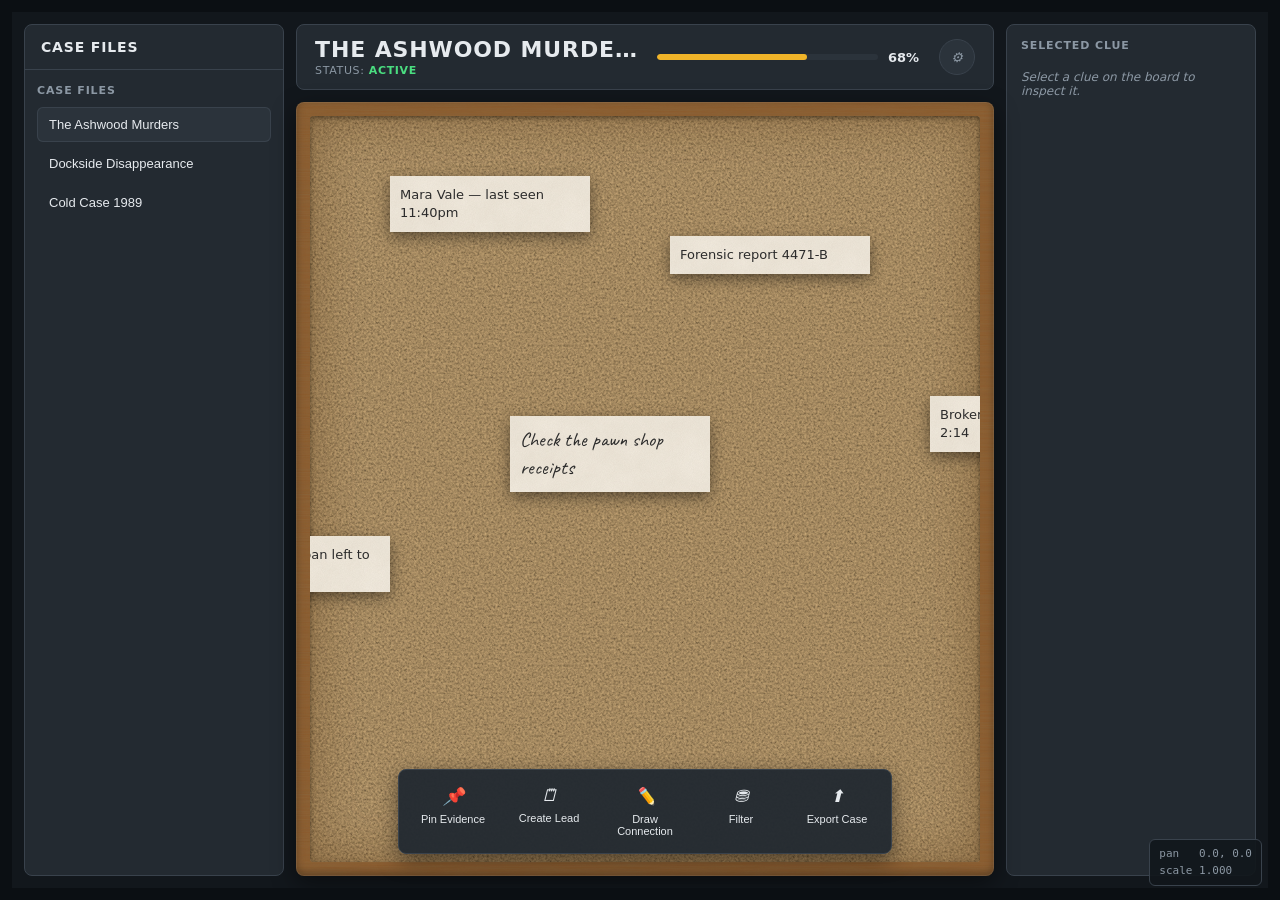
==== tools/preview/board.html @ f7300483 "Milestone 2: corkboard styling and pan/zoom engine BoardView applies a single CSS transform to the w" ====
<!doctype html>
<html lang="en">
<head>
  <meta charset="utf-8">
  <title>Investigation Board — board workbench</title>
  <link rel="stylesheet" href="/styles/fonts.css">
  <link rel="stylesheet" href="/styles/investigation-board.css">
  <style>
    /* Stand-ins for the Foundry window chrome the app normally renders inside. */
    html, body { height: 100%; margin: 0; background: #0b0f13; }
    body { display: grid; grid-template-rows: 1fr; padding: 12px; box-sizing: border-box; }
    .investigation-board-app { display: flex; flex-direction: column; min-height: 0; }
    .window-content { flex: 1; min-height: 0; }
    .probe {
      position: fixed; right: 18px; bottom: 14px; z-index: 10;
      font: 11px/1.5 ui-monospace, monospace; color: #8c98a4;
      background: rgb(18 23 28 / 92%); border: 1px solid #39424c;
      border-radius: 6px; padding: 6px 9px; white-space: pre;
    }
    /* Placeholder cards so panning and zooming are observable before #11 lands. */
    .stub {
      position: absolute; width: 180px; padding: 10px;
      background-color: #f3ece0; background-image: url("/assets/textures/paper.svg");
      background-size: 256px; color: #2b2b2b; font: 13px/1.4 system-ui, sans-serif;
      box-shadow: 0 5px 14px rgb(0 0 0 / 45%);
    }
    .stub.note { font-family: "Caveat", cursive; font-size: 20px; background-color: #f5e79e; }
  </style>
</head>
<body>
  <div class="investigation-board-app investigation-board">
    <section class="window-content investigation-board-content">

      <aside class="ib-sidebar" data-application-part="sidebar">
        <header class="ib-sidebar-header">
          <span class="ib-sidebar-title">Case Files</span>
        </header>
        <section class="ib-case-list">
          <h3 class="ib-case-list-label">Case Files</h3>
          <button type="button" class="ib-case-row active">The Ashwood Murders</button>
          <button type="button" class="ib-case-row">Dockside Disappearance</button>
          <button type="button" class="ib-case-row">Cold Case 1989</button>
        </section>
      </aside>

      <header class="ib-header" data-application-part="header">
        <div class="ib-header-titles">
          <h1 class="ib-case-title">The Ashwood Murders</h1>
          <p class="ib-case-status">Status: <span class="ib-status-value" data-status="active">Active</span></p>
        </div>
        <div class="ib-progress">
          <div class="ib-progress-track"><div class="ib-progress-fill" style="width:68%"></div></div>
          <span class="ib-progress-value">68%</span>
        </div>
        <button type="button" class="ib-icon-button"><i class="fa-solid fa-gear">⚙</i></button>
      </header>

      <section class="ib-board-frame" data-application-part="board">
        <div class="ib-board-viewport">
          <div class="ib-board-world">
            <svg class="ib-string-layer" xmlns="http://www.w3.org/2000/svg"></svg>
            <div class="ib-clue-layer">
              <div class="stub" style="left:80px;  top:60px;">Mara Vale — last seen 11:40pm</div>
              <div class="stub" style="left:360px; top:120px;">Forensic report 4471-B</div>
              <div class="stub note" style="left:200px; top:300px;">Check the pawn shop receipts</div>
              <div class="stub" style="left:620px; top:280px;">Broken watch, stopped 2:14</div>
              <div class="stub" style="left:-120px; top:420px;">Off-origin card (pan left to find)</div>
            </div>
          </div>
        </div>
      </section>

      <nav class="ib-toolbar" data-application-part="toolbar">
        <button type="button" class="ib-tool"><i>📌</i><span>Pin Evidence</span></button>
        <button type="button" class="ib-tool"><i>🗒</i><span>Create Lead</span></button>
        <button type="button" class="ib-tool"><i>✏️</i><span>Draw Connection</span></button>
        <button type="button" class="ib-tool"><i>⛃</i><span>Filter</span></button>
        <button type="button" class="ib-tool"><i>⬆</i><span>Export Case</span></button>
      </nav>

      <aside class="ib-inspector" data-application-part="inspector">
        <h2 class="ib-panel-label">Selected Clue</h2>
        <div class="ib-inspector-body"><p class="ib-empty">Select a clue on the board to inspect it.</p></div>
      </aside>

    </section>
  </div>

  <div class="probe" id="probe">view</div>

  <script type="module">
    import BoardView from "/scripts/board/board-view.mjs";
    import {runBoardViewTests} from "/tools/preview/board-view.spec.mjs";

    const viewport = document.querySelector(".ib-board-viewport");
    const world = document.querySelector(".ib-board-world");
    const probe = document.getElementById("probe");

    const view = new BoardView(viewport, world).attach();
    // Exposed so the driving harness can assert against the live view.
    window.boardView = view;

    const render = t => {
      probe.textContent =
        `pan   ${t.x.toFixed(1)}, ${t.y.toFixed(1)}\nscale ${t.scale.toFixed(3)}`;
    };
    view.onChange(render);
    render(view.transform);

    // Run from the console, or from an automated driver, to check the view's maths.
    window.runBoardViewTests = () => {
      const out = runBoardViewTests(view, viewport);
      window.__boardViewResults = out;
      return out;
    };
  </script>
</body>
</html>
---- styles/fonts.css ----
/* =========================================================================
   Fonts bundled with Investigation Board.
   Caveat and Courier Prime, both SIL Open Font License 1.1 — see CREDITS.md.
   Generated from the Google Fonts CSS; latin and latin-ext subsets only.
   ========================================================================= */

@font-face {
  font-family: "Caveat";
  font-style: normal;
  font-weight: 400;
  font-display: swap;
  src: url("../assets/fonts/caveat-latin-ext.woff2") format("woff2");
  unicode-range: U+0100-02BA, U+02BD-02C5, U+02C7-02CC, U+02CE-02D7, U+02DD-02FF, U+0304, U+0308, U+0329, U+1D00-1DBF, U+1E00-1E9F, U+1EF2-1EFF, U+2020, U+20A0-20AB, U+20AD-20C0, U+2113, U+2C60-2C7F, U+A720-A7FF;
}

@font-face {
  font-family: "Caveat";
  font-style: normal;
  font-weight: 400;
  font-display: swap;
  src: url("../assets/fonts/caveat-latin.woff2") format("woff2");
  unicode-range: U+0000-00FF, U+0131, U+0152-0153, U+02BB-02BC, U+02C6, U+02DA, U+02DC, U+0304, U+0308, U+0329, U+2000-206F, U+20AC, U+2122, U+2191, U+2193, U+2212, U+2215, U+FEFF, U+FFFD;
}

@font-face {
  font-family: "Caveat";
  font-style: normal;
  font-weight: 700;
  font-display: swap;
  src: url("../assets/fonts/caveat-latin-ext.woff2") format("woff2");
  unicode-range: U+0100-02BA, U+02BD-02C5, U+02C7-02CC, U+02CE-02D7, U+02DD-02FF, U+0304, U+0308, U+0329, U+1D00-1DBF, U+1E00-1E9F, U+1EF2-1EFF, U+2020, U+20A0-20AB, U+20AD-20C0, U+2113, U+2C60-2C7F, U+A720-A7FF;
}

@font-face {
  font-family: "Caveat";
  font-style: normal;
  font-weight: 700;
  font-display: swap;
  src: url("../assets/fonts/caveat-latin.woff2") format("woff2");
  unicode-range: U+0000-00FF, U+0131, U+0152-0153, U+02BB-02BC, U+02C6, U+02DA, U+02DC, U+0304, U+0308, U+0329, U+2000-206F, U+20AC, U+2122, U+2191, U+2193, U+2212, U+2215, U+FEFF, U+FFFD;
}

@font-face {
  font-family: "Courier Prime";
  font-style: italic;
  font-weight: 400;
  font-display: swap;
  src: url("../assets/fonts/courier-prime-400-italic-latin-ext.woff2") format("woff2");
  unicode-range: U+0100-02BA, U+02BD-02C5, U+02C7-02CC, U+02CE-02D7, U+02DD-02FF, U+0304, U+0308, U+0329, U+1D00-1DBF, U+1E00-1E9F, U+1EF2-1EFF, U+2020, U+20A0-20AB, U+20AD-20C0, U+2113, U+2C60-2C7F, U+A720-A7FF;
}

@font-face {
  font-family: "Courier Prime";
  font-style: italic;
  font-weight: 400;
  font-display: swap;
  src: url("../assets/fonts/courier-prime-400-italic-latin.woff2") format("woff2");
  unicode-range: U+0000-00FF, U+0131, U+0152-0153, U+02BB-02BC, U+02C6, U+02DA, U+02DC, U+0304, U+0308, U+0329, U+2000-206F, U+20AC, U+2122, U+2191, U+2193, U+2212, U+2215, U+FEFF, U+FFFD;
}

@font-face {
  font-family: "Courier Prime";
  font-style: normal;
  font-weight: 400;
  font-display: swap;
  src: url("../assets/fonts/courier-prime-400-latin-ext.woff2") format("woff2");
  unicode-range: U+0100-02BA, U+02BD-02C5, U+02C7-02CC, U+02CE-02D7, U+02DD-02FF, U+0304, U+0308, U+0329, U+1D00-1DBF, U+1E00-1E9F, U+1EF2-1EFF, U+2020, U+20A0-20AB, U+20AD-20C0, U+2113, U+2C60-2C7F, U+A720-A7FF;
}

@font-face {
  font-family: "Courier Prime";
  font-style: normal;
  font-weight: 400;
  font-display: swap;
  src: url("../assets/fonts/courier-prime-400-latin.woff2") format("woff2");
  unicode-range: U+0000-00FF, U+0131, U+0152-0153, U+02BB-02BC, U+02C6, U+02DA, U+02DC, U+0304, U+0308, U+0329, U+2000-206F, U+20AC, U+2122, U+2191, U+2193, U+2212, U+2215, U+FEFF, U+FFFD;
}

@font-face {
  font-family: "Courier Prime";
  font-style: normal;
  font-weight: 700;
  font-display: swap;
  src: url("../assets/fonts/courier-prime-700-latin-ext.woff2") format("woff2");
  unicode-range: U+0100-02BA, U+02BD-02C5, U+02C7-02CC, U+02CE-02D7, U+02DD-02FF, U+0304, U+0308, U+0329, U+1D00-1DBF, U+1E00-1E9F, U+1EF2-1EFF, U+2020, U+20A0-20AB, U+20AD-20C0, U+2113, U+2C60-2C7F, U+A720-A7FF;
}

@font-face {
  font-family: "Courier Prime";
  font-style: normal;
  font-weight: 700;
  font-display: swap;
  src: url("../assets/fonts/courier-prime-700-latin.woff2") format("woff2");
  unicode-range: U+0000-00FF, U+0131, U+0152-0153, U+02BB-02BC, U+02C6, U+02DA, U+02DC, U+0304, U+0308, U+0329, U+2000-206F, U+20AC, U+2122, U+2191, U+2193, U+2212, U+2215, U+FEFF, U+FFFD;
}
---- styles/investigation-board.css ----
/* =========================================================================
   Investigation Board
   Milestone 1: window chrome and layout shell.
   Corkboard textures, card templates and string styling land in milestone 2.
   ========================================================================= */

.investigation-board-app {
  --ib-bg: #12171c;
  --ib-panel: #232a31;
  --ib-panel-raised: #2b333b;
  --ib-border: #39424c;
  --ib-text: #e6eaee;
  --ib-text-muted: #8c98a4;
  --ib-accent: #f0b429;
  --ib-active: #4ade80;

  /* Corkboard placeholders — replaced by real textures in #9/#10. */
  --ib-frame: #6b4423;
  --ib-frame-light: #8b5a2b;
  --ib-cork: #c89a5b;
  --ib-cork-dark: #a87d45;

  --ib-radius: 8px;
  --ib-gap: 12px;
}

/* --- Window chrome ------------------------------------------------------- */

.investigation-board-app .window-content.investigation-board-content {
  padding: var(--ib-gap);
  background: var(--ib-bg);
  color: var(--ib-text);
  font-family: var(--font-sans, system-ui, sans-serif);
  overflow: hidden;

  /* The board and toolbar share the "board" cell so the toolbar floats over the cork. */
  display: grid;
  grid-template-areas:
    "sidebar header inspector"
    "sidebar board  inspector";
  grid-template-columns: 260px minmax(320px, 1fr) 250px;
  grid-template-rows: auto minmax(0, 1fr);
  gap: var(--ib-gap);
}

/* The three-column layout needs room; below this the panels start eating the board. */
.investigation-board-app {
  min-width: 980px;
  min-height: 560px;
}

.investigation-board-app.maximized {
  border-radius: 0;
}

/* --- Shared panel styling ------------------------------------------------ */

.investigation-board-app .ib-sidebar,
.investigation-board-app .ib-header,
.investigation-board-app .ib-inspector {
  background: var(--ib-panel);
  border: 1px solid var(--ib-border);
  border-radius: var(--ib-radius);
}

.investigation-board-app .ib-panel-label,
.investigation-board-app .ib-case-list-label {
  margin: 0 0 10px;
  font-size: 11px;
  font-weight: 600;
  letter-spacing: 0.08em;
  text-transform: uppercase;
  color: var(--ib-text-muted);
  border: none;
}

.investigation-board-app .ib-empty {
  margin: 0;
  padding: 8px 0;
  font-size: 12px;
  font-style: italic;
  color: var(--ib-text-muted);
}

/* --- Sidebar ------------------------------------------------------------- */

.investigation-board-app [data-application-part="sidebar"] {
  grid-area: sidebar;
  display: flex;
  flex-direction: column;
  min-height: 0;
  overflow: hidden;
}

.investigation-board-app .ib-sidebar-header {
  display: flex;
  align-items: center;
  gap: 8px;
  padding: 14px 16px;
  border-bottom: 1px solid var(--ib-border);
  font-size: 14px;
  font-weight: 600;
  letter-spacing: 0.06em;
  text-transform: uppercase;
}

.investigation-board-app .ib-sidebar-caret {
  margin-left: auto;
  color: var(--ib-text-muted);
}

.investigation-board-app .ib-case-list {
  flex: 1;
  min-height: 0;
  overflow-y: auto;
  padding: 14px 12px;
}

.investigation-board-app .ib-case-row {
  display: block;
  width: 100%;
  padding: 10px 12px;
  margin-bottom: 4px;
  border: none;
  border-radius: 6px;
  background: transparent;
  color: var(--ib-text);
  font-size: 13px;
  text-align: left;
  cursor: pointer;
}

.investigation-board-app .ib-case-row:hover {
  background: var(--ib-panel-raised);
}

.investigation-board-app .ib-case-row.active {
  background: var(--ib-panel-raised);
  box-shadow: inset 0 0 0 1px var(--ib-border);
}

/* --- Header -------------------------------------------------------------- */

.investigation-board-app [data-application-part="header"] {
  grid-area: header;
  display: flex;
  align-items: center;
  gap: 20px;
  padding: 12px 18px;
}

/* The case name keeps its room as the window narrows; the progress bar gives way first. */
.investigation-board-app .ib-header-titles {
  min-width: 0;
  flex: 1 1 auto;
}

.investigation-board-app .ib-case-title {
  margin: 0;
  border: none;
  font-size: 22px;
  font-weight: 700;
  letter-spacing: 0.04em;
  text-transform: uppercase;
  color: var(--ib-text);
  white-space: nowrap;
  overflow: hidden;
  text-overflow: ellipsis;
}

.investigation-board-app .ib-case-status {
  margin: 2px 0 0;
  font-size: 11px;
  letter-spacing: 0.06em;
  text-transform: uppercase;
  color: var(--ib-text-muted);
}

.investigation-board-app .ib-status-value[data-status="active"] {
  color: var(--ib-active);
  font-weight: 600;
}

.investigation-board-app .ib-progress {
  display: flex;
  align-items: center;
  gap: 10px;
  margin-left: auto;
  flex: 0 1 auto;
  min-width: 0;
}

.investigation-board-app .ib-progress-track {
  width: clamp(90px, 18vw, 240px);
  height: 6px;
  border-radius: 3px;
  background: var(--ib-panel-raised);
  overflow: hidden;
}

.investigation-board-app .ib-progress-fill {
  height: 100%;
  border-radius: 3px;
  background: var(--ib-accent);
  transition: width 150ms ease;
}

.investigation-board-app .ib-progress-value {
  font-size: 13px;
  font-weight: 600;
  color: var(--ib-text);
}

.investigation-board-app .ib-icon-button {
  display: grid;
  place-items: center;
  width: 36px;
  height: 36px;
  flex: 0 0 auto;
  border: 1px solid var(--ib-border);
  border-radius: 50%;
  background: var(--ib-panel-raised);
  color: var(--ib-text-muted);
  cursor: pointer;
}

.investigation-board-app .ib-icon-button:hover {
  color: var(--ib-text);
}

/* --- Board --------------------------------------------------------------- */

.investigation-board-app [data-application-part="board"] {
  grid-area: board;
  position: relative;
  min-height: 0;
  padding: 14px;
  border-radius: var(--ib-radius);
  background-color: var(--ib-frame-light);
  background-image: url("../assets/textures/wood.svg");
  background-size: 300px;
  box-shadow:
    inset 0 0 0 1px rgb(255 255 255 / 8%),
    inset 0 -3px 8px rgb(0 0 0 / 35%),
    0 8px 24px rgb(0 0 0 / 45%);
}

.investigation-board-app .ib-board-viewport {
  position: relative;
  width: 100%;
  height: 100%;
  overflow: hidden;
  border-radius: 3px;
  background-color: var(--ib-cork);
  background-image: url("../assets/textures/cork.svg");
  background-size: 320px;
  /* Vignette so the cork recedes at the edges and cards read as lit from the front. */
  box-shadow:
    inset 0 0 50px rgb(80 45 10 / 40%),
    inset 0 2px 5px rgb(0 0 0 / 45%);
  cursor: grab;
  touch-action: none;
}

.investigation-board-app .ib-board-viewport.panning {
  cursor: grabbing;
}

/* Pannable/zoomable surface, transformed as a whole by BoardView. */
.investigation-board-app .ib-board-world {
  position: absolute;
  inset: 0;
  transform-origin: 0 0;
  will-change: transform;
}

.investigation-board-app .ib-string-layer {
  position: absolute;
  inset: 0;
  width: 100%;
  height: 100%;
  overflow: visible;
  pointer-events: none;
}

.investigation-board-app .ib-clue-layer {
  position: absolute;
  inset: 0;
}

.investigation-board-app .ib-board-placeholder {
  position: absolute;
  inset: 0;
  display: grid;
  place-content: center;
  justify-items: center;
  gap: 10px;
  color: rgb(0 0 0 / 40%);
  text-align: center;
  pointer-events: none;
}

.investigation-board-app .ib-board-placeholder i {
  font-size: 34px;
}

.investigation-board-app .ib-board-placeholder p {
  margin: 0;
  font-size: 14px;
  max-width: 28ch;
}

/* --- Toolbar ------------------------------------------------------------- */

.investigation-board-app [data-application-part="toolbar"] {
  grid-area: board;
  align-self: end;
  justify-self: center;
  z-index: 2;
  margin-bottom: 22px;

  display: flex;
  gap: 4px;
  padding: 8px;
  border: 1px solid var(--ib-border);
  border-radius: var(--ib-radius);
  background: rgb(35 42 49 / 96%);
  box-shadow: 0 6px 20px rgb(0 0 0 / 50%);
}

.investigation-board-app .ib-tool {
  display: flex;
  flex-direction: column;
  align-items: center;
  gap: 6px;
  width: 92px;
  padding: 8px 6px;
  border: none;
  border-radius: 6px;
  background: transparent;
  color: var(--ib-text);
  font-size: 11px;
  cursor: pointer;
}

.investigation-board-app .ib-tool i {
  font-size: 17px;
}

.investigation-board-app .ib-tool:hover:not(:disabled) {
  background: var(--ib-panel-raised);
}

.investigation-board-app .ib-tool:disabled {
  opacity: 0.45;
  cursor: default;
}

/* --- Inspector ----------------------------------------------------------- */

.investigation-board-app [data-application-part="inspector"] {
  grid-area: inspector;
  min-height: 0;
  overflow-y: auto;
  padding: 14px;
}
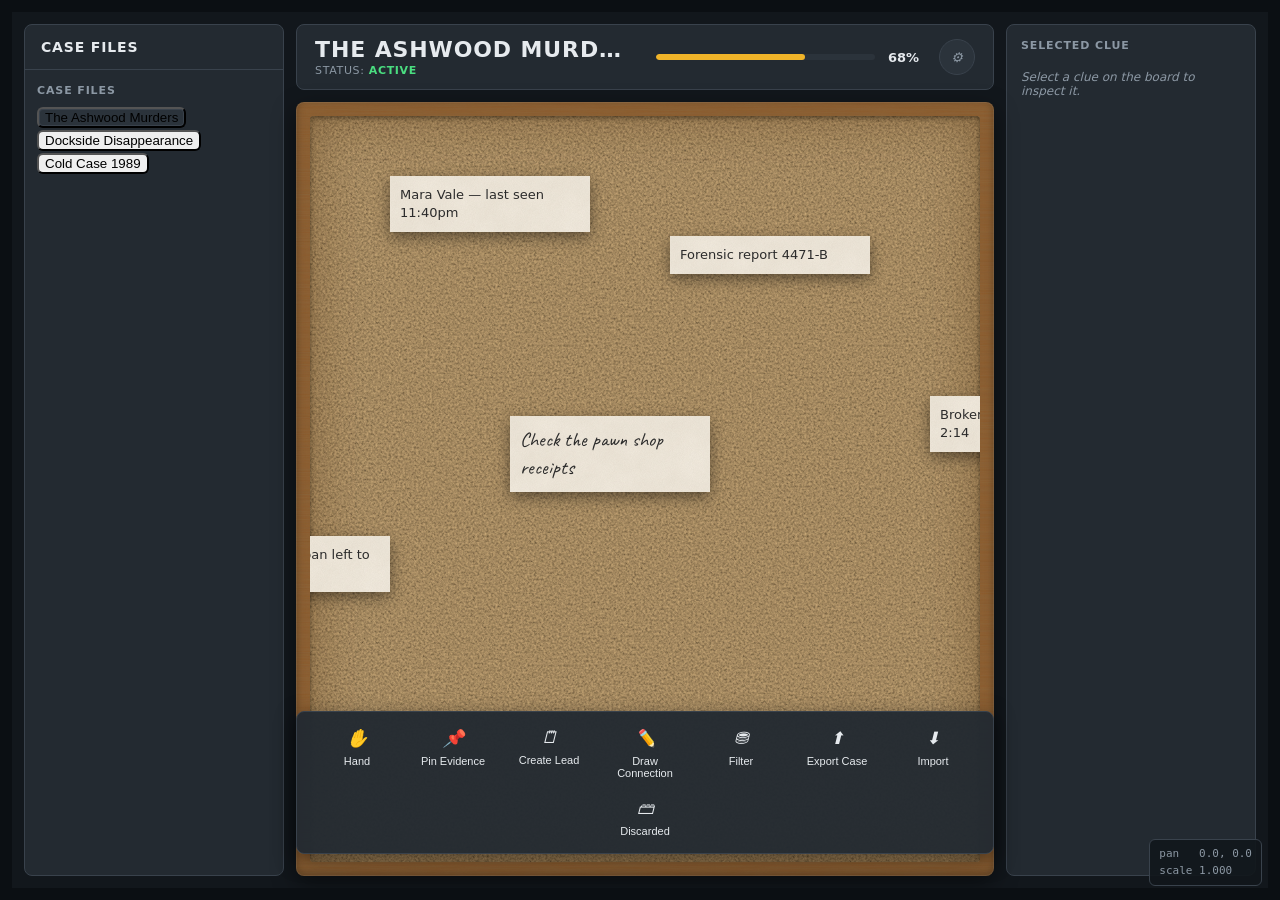
==== commit 0be26b60: "Put the tools down again with a Hand in the toolbar The linking tool stays on between links by desig" ====
--- a/tools/preview/board.html
+++ b/tools/preview/board.html
@@ -71,11 +71,14 @@
       </section>
 
       <nav class="ib-toolbar" data-application-part="toolbar">
+        <button type="button" class="ib-tool active"><i>✋</i><span>Hand</span></button>
         <button type="button" class="ib-tool"><i>📌</i><span>Pin Evidence</span></button>
         <button type="button" class="ib-tool"><i>🗒</i><span>Create Lead</span></button>
         <button type="button" class="ib-tool"><i>✏️</i><span>Draw Connection</span></button>
         <button type="button" class="ib-tool"><i>⛃</i><span>Filter</span></button>
         <button type="button" class="ib-tool"><i>⬆</i><span>Export Case</span></button>
+        <button type="button" class="ib-tool"><i>⬇</i><span>Import</span></button>
+        <button type="button" class="ib-tool"><i>🗃</i><span>Discarded</span></button>
       </nav>
 
       <aside class="ib-inspector" data-application-part="inspector">
--- a/styles/investigation-board.css
+++ b/styles/investigation-board.css
@@ -116,11 +116,51 @@
   padding: 14px 12px;
 }
 
+.investigation-board-app .ib-group-by {
+  width: auto;
+  max-width: 96px;
+  height: 22px;
+  margin-left: auto;
+  padding: 0 4px;
+  border: 1px solid var(--ib-border);
+  border-radius: 4px;
+  background: var(--ib-panel-raised);
+  color: var(--ib-text-muted);
+  font-size: 10px;
+  text-transform: none;
+  letter-spacing: 0;
+}
+
 .investigation-board-app .ib-case-row {
-  display: block;
-  width: 100%;
-  padding: 10px 12px;
-  margin-bottom: 4px;
+  display: flex;
+  align-items: center;
+  margin-bottom: 2px;
+  border-radius: 6px;
+}
+
+.investigation-board-app .ib-case-row:hover {
+  background: var(--ib-panel-raised);
+}
+
+.investigation-board-app .ib-case-row.active {
+  background: var(--ib-panel-raised);
+  box-shadow: inset 0 0 0 1px var(--ib-border);
+}
+
+/* A closed case is still listed, but should not compete with the live ones. */
+.investigation-board-app .ib-case-row.archived .ib-case-name {
+  color: var(--ib-text-muted);
+  text-decoration: line-through;
+  text-decoration-color: rgb(140 152 164 / 55%);
+}
+
+.investigation-board-app .ib-case-open {
+  display: flex;
+  align-items: center;
+  gap: 8px;
+  flex: 1;
+  min-width: 0;
+  padding: 9px 10px;
   border: none;
   border-radius: 6px;
   background: transparent;
@@ -130,13 +170,104 @@
   cursor: pointer;
 }
 
-.investigation-board-app .ib-case-row:hover {
-  background: var(--ib-panel-raised);
-}
-
-.investigation-board-app .ib-case-row.active {
-  background: var(--ib-panel-raised);
-  box-shadow: inset 0 0 0 1px var(--ib-border);
+.investigation-board-app .ib-case-name {
+  flex: 1;
+  min-width: 0;
+  white-space: nowrap;
+  overflow: hidden;
+  text-overflow: ellipsis;
+}
+
+/* Status shows as a dot, so the name keeps the width. */
+.investigation-board-app .ib-case-dot {
+  width: 7px;
+  height: 7px;
+  flex: 0 0 auto;
+  border-radius: 50%;
+  background: var(--ib-text-muted);
+}
+
+.investigation-board-app .ib-case-dot[data-status="active"] { background: var(--ib-active); }
+.investigation-board-app .ib-case-dot[data-status="hold"] { background: var(--ib-accent); }
+.investigation-board-app .ib-case-dot[data-status="cold"] { background: #6fb3d6; }
+.investigation-board-app .ib-case-dot[data-status="solved"] { background: #b39ddb; }
+
+.investigation-board-app .ib-case-tag {
+  flex: 0 0 auto;
+  max-width: 82px;
+  padding: 1px 5px;
+  border-radius: 2px;
+  background: rgb(255 255 255 / 7%);
+  color: var(--ib-text-muted);
+  font-size: 9px;
+  white-space: nowrap;
+  overflow: hidden;
+  text-overflow: ellipsis;
+}
+
+.investigation-board-app .ib-case-cog {
+  width: 24px;
+  height: 24px;
+  margin-right: 6px;
+  flex: 0 0 auto;
+  border: none;
+  border-radius: 4px;
+  background: transparent;
+  color: var(--ib-text-muted);
+  cursor: pointer;
+  opacity: 0;
+}
+
+.investigation-board-app .ib-case-row:hover .ib-case-cog,
+.investigation-board-app .ib-case-row.active .ib-case-cog {
+  opacity: 1;
+}
+
+.investigation-board-app .ib-case-cog:hover {
+  color: var(--ib-text);
+  background: rgb(255 255 255 / 8%);
+}
+
+/* Destructive controls only colour themselves on hover, so a row of them is not alarming. */
+.investigation-board-app .ib-case-cog.ib-danger:hover,
+.investigation-board-app .ib-icon-button.ib-danger:hover {
+  border-color: #8d2f2c;
+  background: #8d2f2c;
+  color: #fff;
+}
+
+/* --- Sidebar footer ------------------------------------------------------ */
+
+.investigation-board-app .ib-sidebar-footer {
+  padding: 10px 12px;
+  border-top: 1px solid var(--ib-border);
+}
+
+.investigation-board-app .ib-new-case {
+  display: flex;
+  align-items: center;
+  justify-content: center;
+  gap: 7px;
+  width: 100%;
+  padding: 8px;
+  border: 1px dashed var(--ib-border);
+  border-radius: 6px;
+  background: transparent;
+  color: var(--ib-text-muted);
+  font-size: 12px;
+  cursor: pointer;
+}
+
+.investigation-board-app .ib-new-case:hover {
+  border-style: solid;
+  border-color: var(--ib-accent);
+  color: var(--ib-text);
+}
+
+.investigation-board-app .ib-header-actions {
+  display: flex;
+  gap: 6px;
+  flex: 0 0 auto;
 }
 
 /* --- Header -------------------------------------------------------------- */
@@ -176,9 +307,23 @@
   color: var(--ib-text-muted);
 }
 
-.investigation-board-app .ib-status-value[data-status="active"] {
-  color: var(--ib-active);
+.investigation-board-app .ib-status-value {
   font-weight: 600;
+  color: var(--ib-text);
+}
+
+.investigation-board-app .ib-status-value[data-status="active"] { color: var(--ib-active); }
+.investigation-board-app .ib-status-value[data-status="hold"] { color: var(--ib-accent); }
+.investigation-board-app .ib-status-value[data-status="cold"] { color: #6fb3d6; }
+.investigation-board-app .ib-status-value[data-status="solved"] { color: #b39ddb; }
+
+.investigation-board-app .ib-case-classification {
+  margin-left: 8px;
+  padding: 1px 6px;
+  border-radius: 2px;
+  background: var(--ib-panel-raised);
+  color: var(--ib-text-muted);
+  font-size: 10px;
 }
 
 .investigation-board-app .ib-progress {
@@ -206,9 +351,47 @@
 }
 
 .investigation-board-app .ib-progress-value {
+  min-width: 34px;
   font-size: 13px;
   font-weight: 600;
-  color: var(--ib-text);
+  text-align: right;
+  color: var(--ib-text);
+}
+
+/* The owner's progress control: a real range input, styled as the same bar. */
+.investigation-board-app .ib-progress-input {
+  appearance: none;
+  width: clamp(90px, 18vw, 240px);
+  height: 6px;
+  margin: 0;
+  padding: 0;
+  border: none;
+  border-radius: 3px;
+  background: linear-gradient(
+    to right,
+    var(--ib-accent) 0 var(--ib-progress, 0%),
+    var(--ib-panel-raised) var(--ib-progress, 0%) 100%
+  );
+  cursor: pointer;
+}
+
+.investigation-board-app .ib-progress-input::-webkit-slider-thumb {
+  appearance: none;
+  width: 13px;
+  height: 13px;
+  border: 2px solid #12171c;
+  border-radius: 50%;
+  background: var(--ib-accent);
+  cursor: grab;
+}
+
+.investigation-board-app .ib-progress-input:active::-webkit-slider-thumb {
+  cursor: grabbing;
+}
+
+.investigation-board-app .ib-progress-input:focus-visible {
+  outline: 2px solid var(--ib-accent);
+  outline-offset: 3px;
 }
 
 .investigation-board-app .ib-icon-button {
@@ -266,6 +449,39 @@
   cursor: grabbing;
 }
 
+/* The board takes focus so it can be panned and zoomed from the keyboard. */
+.investigation-board-app .ib-board-viewport:focus-visible {
+  outline: 2px solid var(--ib-accent);
+  outline-offset: -2px;
+}
+
+/* Every control shows where focus is, whatever it sits on. */
+.investigation-board-app button:focus-visible,
+.investigation-board-app select:focus-visible,
+.investigation-board-app input:focus-visible,
+.investigation-board-app [tabindex]:focus-visible {
+  outline: 2px solid var(--ib-accent);
+  outline-offset: 2px;
+}
+
+/* Nothing should animate for someone who has asked it not to. */
+@media (prefers-reduced-motion: reduce) {
+  .investigation-board-app *,
+  .investigation-board-app *::before,
+  .investigation-board-app *::after {
+    transition-duration: 0.01ms !important;
+    animation-duration: 0.01ms !important;
+  }
+}
+
+/* Something from the sidebar is hovering over the cork, ready to be pinned. */
+.investigation-board-app .ib-board-viewport.drop-target {
+  box-shadow:
+    inset 0 0 0 3px var(--ib-accent),
+    inset 0 0 50px rgb(80 45 10 / 40%),
+    inset 0 2px 5px rgb(0 0 0 / 45%);
+}
+
 /* Pannable/zoomable surface, transformed as a whole by BoardView. */
 .investigation-board-app .ib-board-world {
   position: absolute;
@@ -283,9 +499,19 @@
   pointer-events: none;
 }
 
+/*
+ * The layer spans the whole board, so it must stay transparent to pointer events — otherwise it
+ * covers the strings underneath and nothing but a card could ever be clicked. The cards themselves
+ * opt back in.
+ */
 .investigation-board-app .ib-clue-layer {
   position: absolute;
   inset: 0;
+  pointer-events: none;
+}
+
+.investigation-board-app .ib-clue {
+  pointer-events: auto;
 }
 
 .investigation-board-app .ib-board-placeholder {
@@ -320,6 +546,11 @@
   margin-bottom: 22px;
 
   display: flex;
+  /* Eight tools are wider than the board column at the window's minimum size; wrapping keeps
+     the bar over the cork rather than spilling under the inspector. */
+  flex-wrap: wrap;
+  justify-content: center;
+  max-width: 100%;
   gap: 4px;
   padding: 8px;
   border: 1px solid var(--ib-border);
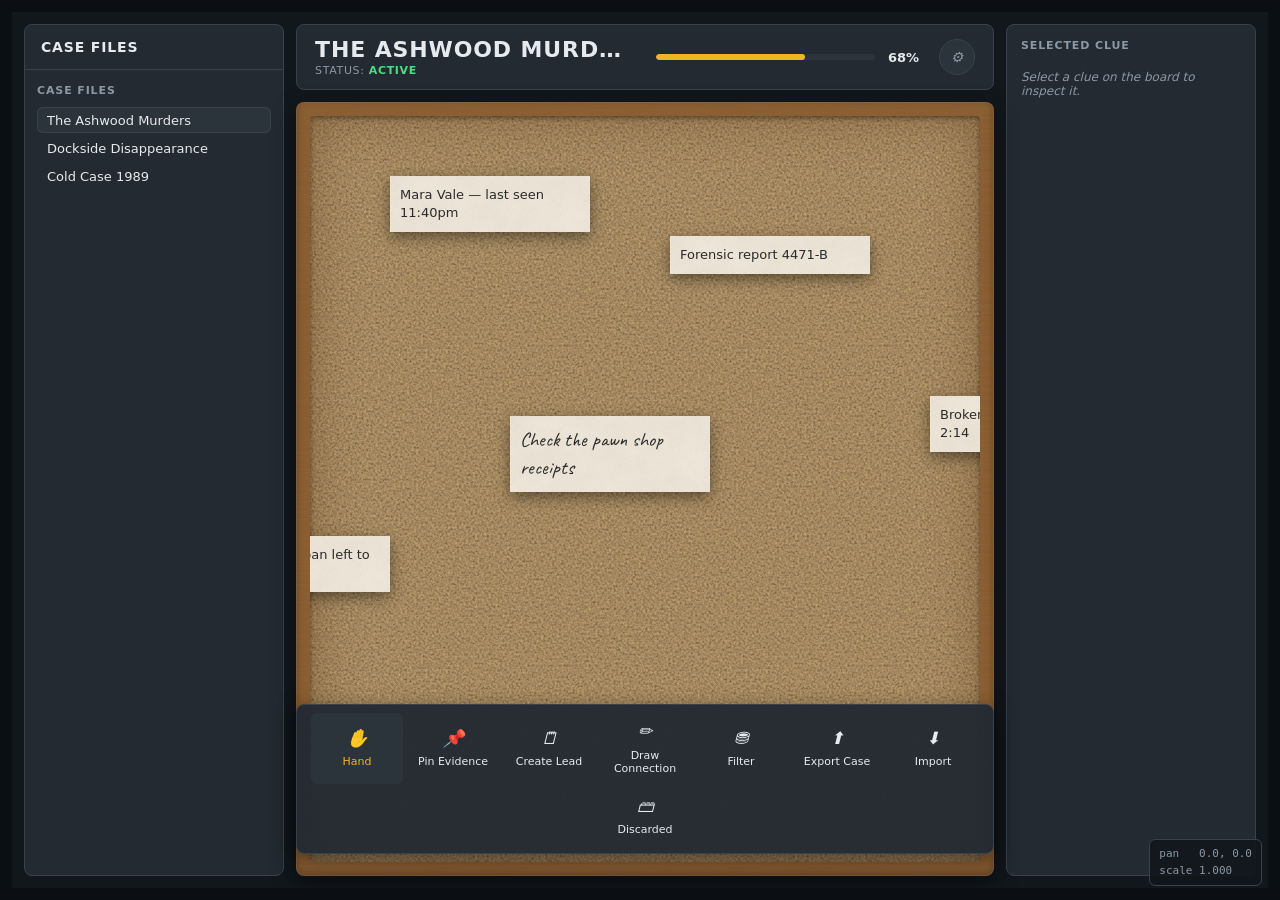
==== commit f166e195: "Give the toolbar buttons back the box they draw Foundry styles every <button> as a single-line contr" ====
--- a/tools/preview/board.html
+++ b/tools/preview/board.html
@@ -6,6 +6,20 @@
   <link rel="stylesheet" href="/styles/fonts.css">
   <link rel="stylesheet" href="/styles/investigation-board.css">
   <style>
+    /* Foundry's base rule for every <button>, copied from its own foundry2.css. The module's
+       stylesheet has to win against this, and without it here the workbench flatters the board:
+       a toolbar squashed to a sliver in the real app looked perfect in this page. Core styles
+       some buttons more specifically than this (form footers, icon buttons), so those will not
+       match Foundry exactly — this is the floor every button starts from. */
+    button {
+      display: flex; justify-content: center; align-items: center;
+      height: 2em; min-height: 2em; gap: 0.25rem; padding: 0 0.5rem;
+      border: 1px solid #1b2026; border-radius: 4px;
+      font-family: system-ui, sans-serif; font-size: 14px; line-height: normal;
+      cursor: pointer; transition: 0.5s;
+    }
+    button.active, button:focus { outline: 1px solid #ff8a3d; box-shadow: 0 0 4px #ff8a3d; }
+
     /* Stand-ins for the Foundry window chrome the app normally renders inside. */
     html, body { height: 100%; margin: 0; background: #0b0f13; }
     body { display: grid; grid-template-rows: 1fr; padding: 12px; box-sizing: border-box; }
@@ -37,9 +51,15 @@
         </header>
         <section class="ib-case-list">
           <h3 class="ib-case-list-label">Case Files</h3>
-          <button type="button" class="ib-case-row active">The Ashwood Murders</button>
-          <button type="button" class="ib-case-row">Dockside Disappearance</button>
-          <button type="button" class="ib-case-row">Cold Case 1989</button>
+          <div class="ib-case-row active">
+            <button type="button" class="ib-case-open"><span class="ib-case-name">The Ashwood Murders</span></button>
+          </div>
+          <div class="ib-case-row">
+            <button type="button" class="ib-case-open"><span class="ib-case-name">Dockside Disappearance</span></button>
+          </div>
+          <div class="ib-case-row">
+            <button type="button" class="ib-case-open"><span class="ib-case-name">Cold Case 1989</span></button>
+          </div>
         </section>
       </aside>
 
--- a/styles/investigation-board.css
+++ b/styles/investigation-board.css
@@ -250,6 +250,8 @@
   gap: 7px;
   width: 100%;
   padding: 8px;
+  /* Core sizes every <button> to a single line (2em); this one asks for more. */
+  height: auto;
   border: 1px dashed var(--ib-border);
   border-radius: 6px;
   background: transparent;
@@ -559,19 +561,30 @@
   box-shadow: 0 6px 20px rgb(0 0 0 / 50%);
 }
 
+/* Core styles every <button> as a single-line control: a fixed `height: var(--button-size)`,
+   which is 2em — 22px at this label size, shorter than the icon alone. A tool here is two lines,
+   icon over label, so its height has to come from its own content. Without this the box that
+   hovers, highlights and takes the click is a sliver in the middle of the text. */
 .investigation-board-app .ib-tool {
+  box-sizing: border-box;
   display: flex;
   flex-direction: column;
   align-items: center;
+  justify-content: center;
   gap: 6px;
   width: 92px;
+  height: auto;
   padding: 8px 6px;
   border: none;
   border-radius: 6px;
   background: transparent;
   color: var(--ib-text);
   font-size: 11px;
+  line-height: 1.25;
+  text-align: center;
   cursor: pointer;
+  /* Core fades every button property over half a second, which on a toolbar reads as lag. */
+  transition: background-color 120ms ease, color 120ms ease;
 }
 
 .investigation-board-app .ib-tool i {
@@ -585,6 +598,23 @@
 .investigation-board-app .ib-tool:disabled {
   opacity: 0.45;
   cursor: default;
+}
+
+/* Which tool is in use. Core rings a `button.active` with its focus outline and glow, which on a
+   tool that is simply switched on reads as something having gone wrong; the raised panel and the
+   accent colour are this toolbar's own way of saying it. */
+.investigation-board-app .ib-tool.active {
+  background: var(--ib-panel-raised);
+  color: var(--ib-accent);
+  outline: none;
+  box-shadow: none;
+}
+
+/* Keyboard focus keeps a ring of its own — last, so it outranks the rule above on a tool that is
+   both focused and in use. */
+.investigation-board-app .ib-tool:focus-visible {
+  outline: 2px solid var(--ib-accent);
+  outline-offset: -2px;
 }
 
 /* --- Inspector ----------------------------------------------------------- */
